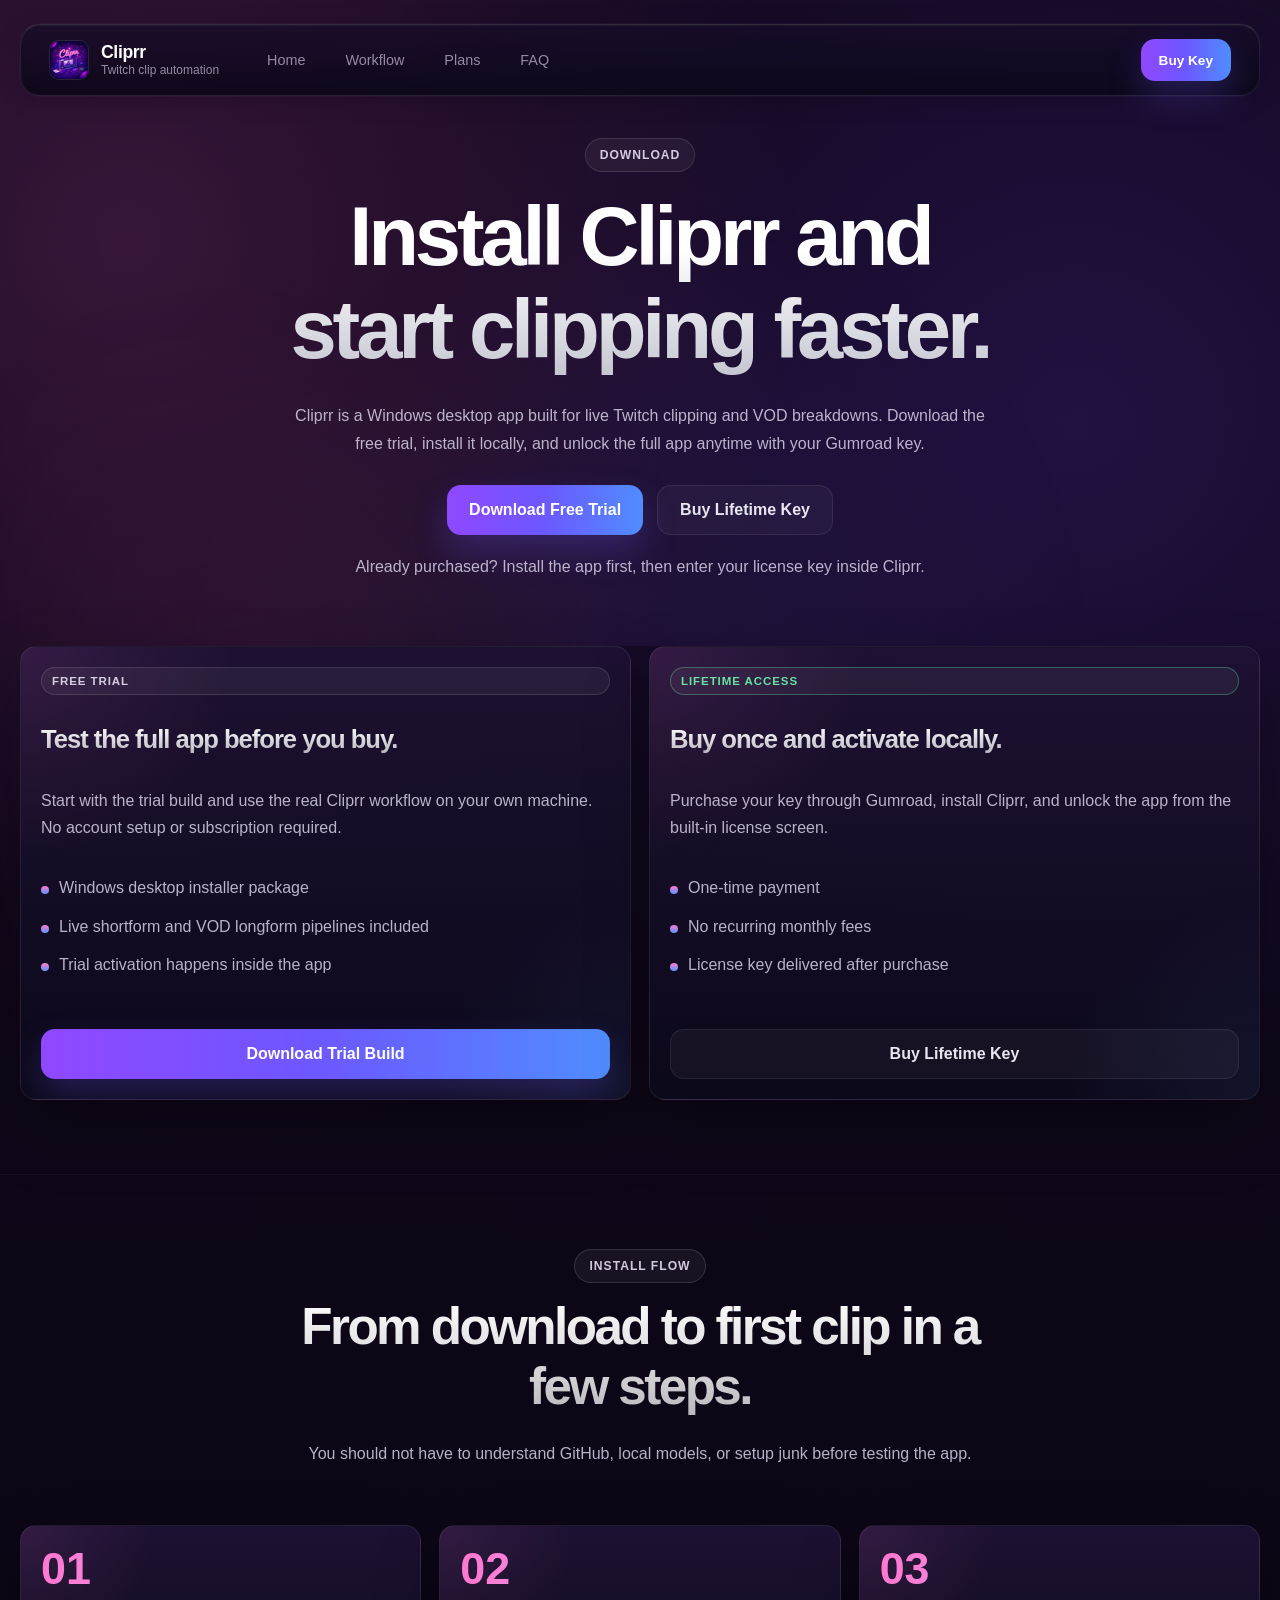
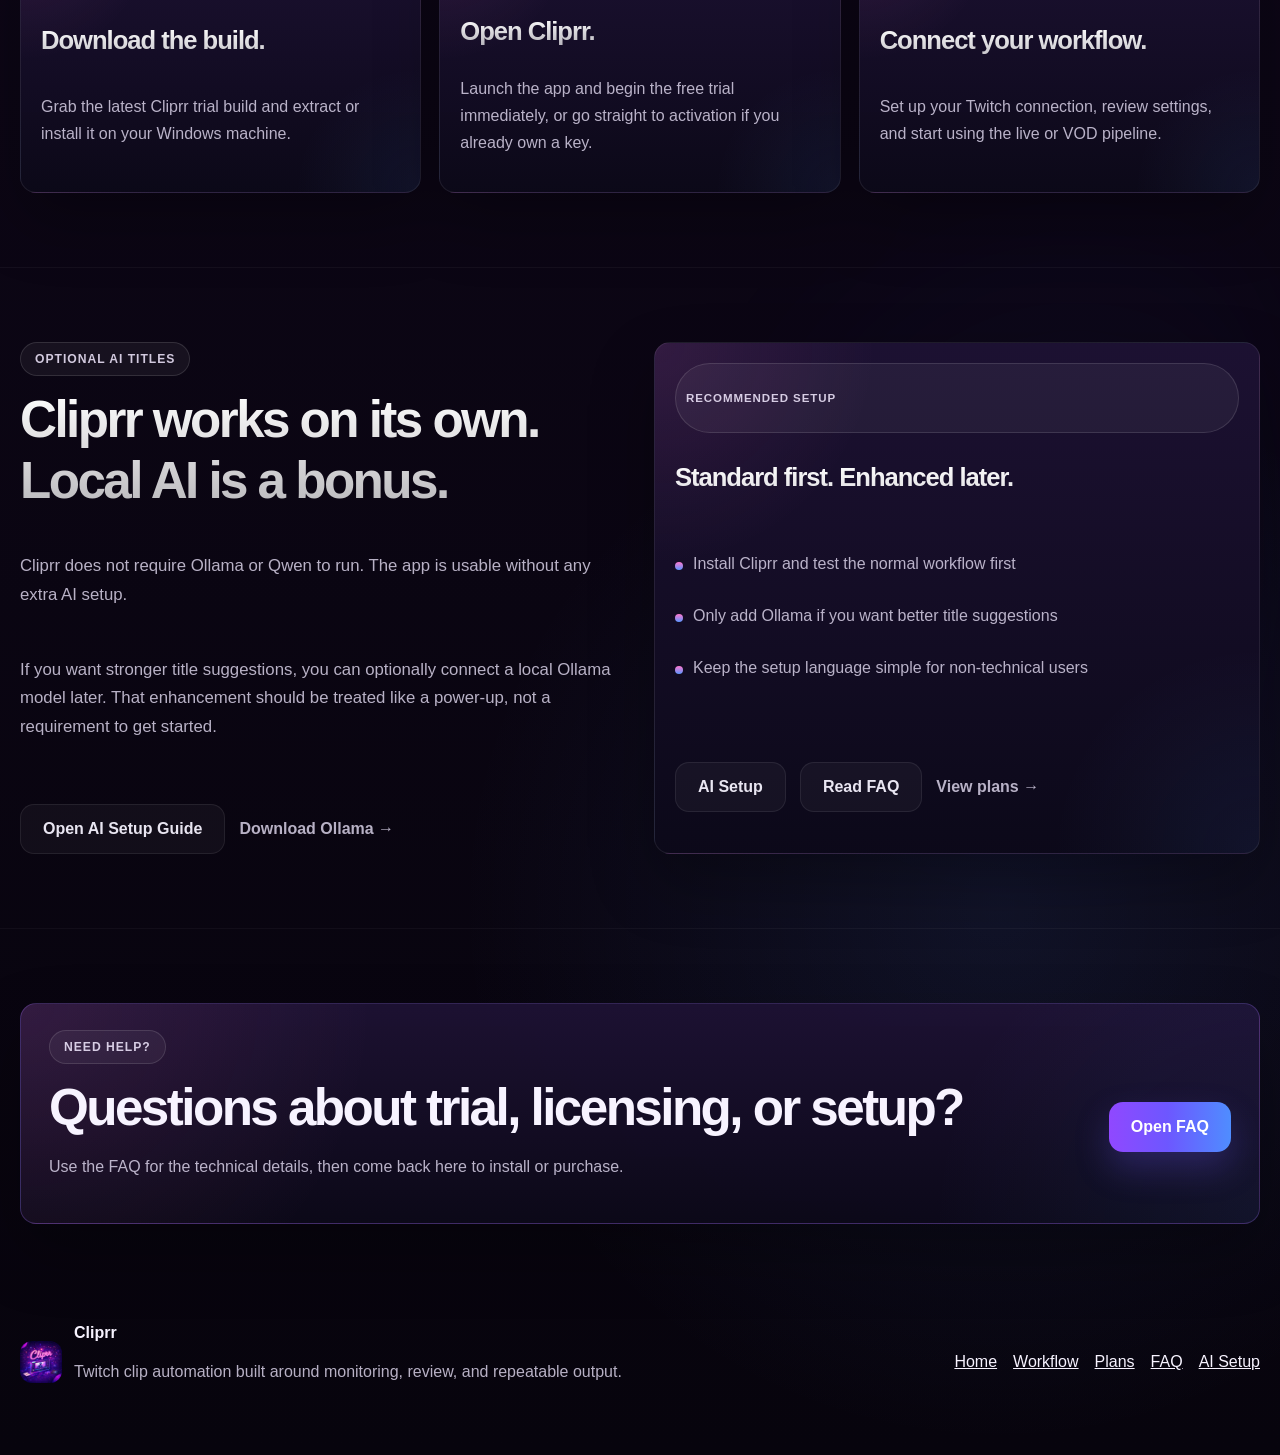
==== download.html @ cab3079d "newpagesadded" ====
<!DOCTYPE html>
<html lang="en">
  <head>
    <meta charset="UTF-8" />
    <meta name="viewport" content="width=device-width, initial-scale=1.0" />
    <meta
      name="description"
      content="Download Cliprr for Windows, start the free trial, activate your lifetime key, and optionally enable enhanced local AI title suggestions."
    />
    <title>Cliprr Website | Download</title>
    <link rel="stylesheet" href="./assets/styles/site.css" />
  </head>
  <body data-page="download">
    <div class="site-shell">
      <header class="topbar">
        <div class="container topbar-shell">
          <a class="brand-lockup" href="./index.html">
            <img src="./assets/brand/app-icon-96.jpg" alt="Cliprr app icon" width="40" height="40" />
            <div class="brand-copy">
              <strong>Cliprr</strong>
              <span>Twitch clip automation</span>
            </div>
          </a>

          <nav class="nav-row" aria-label="Primary">
            <a class="nav-link" href="./index.html">Home</a>
            <a class="nav-link" href="./workflow.html">Workflow</a>
            <a class="nav-link" href="./pricing.html">Plans</a>
            <a class="nav-link" href="./faq.html">FAQ</a>
          </nav>

          <div class="topbar-actions">
            <a class="button" href="https://jogozin.gumroad.com/l/cliprr">Buy Key</a>
            <button class="mobile-toggle" type="button" data-mobile-toggle aria-expanded="false" aria-label="Open navigation">
              <span></span><span></span><span></span>
            </button>
          </div>
        </div>
        <div class="container mobile-panel" data-mobile-panel hidden>
          <nav class="mobile-nav" aria-label="Mobile">
            <a class="mobile-link" href="./index.html">Home</a>
            <a class="mobile-link" href="./workflow.html">Workflow</a>
            <a class="mobile-link" href="./pricing.html">Plans</a>
            <a class="mobile-link" href="./faq.html">FAQ</a>
          </nav>
          <a class="button mobile-panel-cta" href="https://jogozin.gumroad.com/l/cliprr">Buy Lifetime Key</a>
        </div>
      </header>

      <main>
        <section class="page-hero download-hero">
          <div class="container hero-center-stack">
            <div class="hero-copy">
              <span class="eyebrow">Download</span>
              <h1>Install Cliprr and start clipping faster.</h1>
              <p>
                Cliprr is a Windows desktop app built for live Twitch clipping and VOD breakdowns. Download the free trial,
                install it locally, and unlock the full app anytime with your Gumroad key.
              </p>
              <div class="action-row">
                <a class="button" href="https://github.com/Jogozinn/cliprr-releases/releases/latest">Download Free Trial</a>
                <a class="button-secondary" href="https://jogozin.gumroad.com/l/cliprr">Buy Lifetime Key</a>
              </div>
              <p class="download-hero-note">
                Already purchased? Install the app first, then enter your license key inside Cliprr.
              </p>
            </div>
          </div>
        </section>

        <section class="section section-no-top">
          <div class="container download-grid">
            <article class="download-card panel">
              <span class="micro-label">Free Trial</span>
              <h3>Test the full app before you buy.</h3>
              <p class="panel-copy">
                Start with the trial build and use the real Cliprr workflow on your own machine. No account setup or subscription required.
              </p>
              <ul class="download-list">
                <li>Windows desktop installer package</li>
                <li>Live shortform and VOD longform pipelines included</li>
                <li>Trial activation happens inside the app</li>
              </ul>
              <div class="plan-actions download-actions">
                <a class="button plan-button" href="https://github.com/Jogozinn/cliprr-releases/releases/latest">Download Trial Build</a>
              </div>
            </article>

            <article class="download-card panel">
              <span class="micro-label micro-label-success">Lifetime Access</span>
              <h3>Buy once and activate locally.</h3>
              <p class="panel-copy">
                Purchase your key through Gumroad, install Cliprr, and unlock the app from the built-in license screen.
              </p>
              <ul class="download-list">
                <li>One-time payment</li>
                <li>No recurring monthly fees</li>
                <li>License key delivered after purchase</li>
              </ul>
              <div class="plan-actions download-actions">
                <a class="button-secondary plan-button" href="https://jogozin.gumroad.com/l/cliprr">Buy Lifetime Key</a>
              </div>
            </article>
          </div>
        </section>

        <section class="section">
          <div class="container">
            <div class="section-lead section-lead-centered">
              <span class="eyebrow">Install Flow</span>
              <h2>From download to first clip in a few steps.</h2>
              <p>You should not have to understand GitHub, local models, or setup junk before testing the app.</p>
            </div>

            <div class="download-steps-grid">
              <article class="step-card panel">
                <span class="gradient-line workflow-step">01</span>
                <h3>Download the build.</h3>
                <p class="panel-copy">Grab the latest Cliprr trial build and extract or install it on your Windows machine.</p>
              </article>

              <article class="step-card panel">
                <span class="gradient-line workflow-step">02</span>
                <h3>Open Cliprr.</h3>
                <p class="panel-copy">Launch the app and begin the free trial immediately, or go straight to activation if you already own a key.</p>
              </article>

              <article class="step-card panel">
                <span class="gradient-line workflow-step">03</span>
                <h3>Connect your workflow.</h3>
                <p class="panel-copy">Set up your Twitch connection, review settings, and start using the live or VOD pipeline.</p>
              </article>
            </div>
          </div>
        </section>

        <section class="section">
          <div class="container split-grid">
            <div class="page-stack">
              <div class="section-lead">
                <span class="eyebrow">Optional AI Titles</span>
                <h2>Cliprr works on its own. Local AI is a bonus.</h2>
              </div>
              <p class="section-copy section-copy-tight">
                Cliprr does not require Ollama or Qwen to run. The app is usable without any extra AI setup.
              </p>
              <p class="section-copy">
                If you want stronger title suggestions, you can optionally connect a local Ollama model later. That enhancement should be treated like a power-up, not a requirement to get started.
              </p>
              <div class="action-row">
                <a class="button-secondary" href="./setup-ai.html">Open AI Setup Guide</a>
                <a class="text-link" href="https://ollama.com/download/windows" target="_blank" rel="noopener">Download Ollama &rarr;</a>
              </div>
            </div>

            <div class="panel download-ai-panel">
              <span class="micro-label">Recommended setup</span>
              <h3>Standard first. Enhanced later.</h3>
              <div class="faq-list download-checklist">
                <div class="download-check-item">Install Cliprr and test the normal workflow first</div>
                <div class="download-check-item">Only add Ollama if you want better title suggestions</div>
                <div class="download-check-item">Keep the setup language simple for non-technical users</div>
              </div>
              <div class="action-row download-inline-actions">
                <a class="button-secondary" href="./setup-ai.html">AI Setup</a>
                <a class="button-secondary" href="./faq.html">Read FAQ</a>
                <a class="text-link" href="./pricing.html">View plans &rarr;</a>
              </div>
            </div>
          </div>
        </section>

        <section class="section">
          <div class="container">
            <section class="cta-banner">
              <div>
                <span class="eyebrow">Need help?</span>
                <h2>Questions about trial, licensing, or setup?</h2>
                <p>Use the FAQ for the technical details, then come back here to install or purchase.</p>
              </div>
              <div class="action-row">
                <a class="button" href="./faq.html">Open FAQ</a>
              </div>
            </section>
          </div>
        </section>
      </main>

      <footer class="footer">
        <div class="container footer-shell">
          <div class="footer-brand">
            <img src="./assets/brand/app-icon-96.jpg" alt="Cliprr icon" width="42" height="42" loading="lazy" decoding="async" />
            <div>
              <strong>Cliprr</strong>
              <p class="footer-note">Twitch clip automation built around monitoring, review, and repeatable output.</p>
            </div>
          </div>
          <div class="footer-links">
            <a href="./index.html">Home</a>
            <a href="./workflow.html">Workflow</a>
            <a href="./pricing.html">Plans</a>
            <a href="./faq.html">FAQ</a>
            <a href="./setup-ai.html">AI Setup</a>
          </div>
        </div>
      </footer>
    </div>

    <script src="./assets/scripts/site.js"></script>
  </body>
</html>
---- assets/styles/site.css ----
﻿:root {
  --bg-base: #08050f;
  --bg-deep: #10081d;
  --bg-panel: rgba(24, 15, 41, 0.9);
  --bg-panel-strong: rgba(32, 20, 55, 0.96);
  --text-main: #f7f3ff;
  --text-muted: rgba(227, 220, 243, 0.8);
  --text-soft: rgba(227, 220, 243, 0.62);
  --line-soft: rgba(255, 255, 255, 0.08);
  --line-strong: rgba(164, 118, 255, 0.26);
  --pink: #ff78cf;
  --violet: #8d73ff;
  --blue: #5a95ff;
  --success: #67e2a3;
  --shadow-soft: 0 18px 44px rgba(0, 0, 0, 0.2);
  --shadow-deep: 0 28px 64px rgba(0, 0, 0, 0.28);
  --radius-sm: 10px;
  --radius-md: 14px;
  --radius-lg: 16px;
  --site-width: 1400px;
  --focus-ring: 0 0 0 2px rgba(247, 243, 255, 0.24), 0 0 0 5px rgba(141, 115, 255, 0.3);
}

* {
  box-sizing: border-box;
}

html {
  scroll-behavior: smooth;
}

body {
  margin: 0;
  min-width: 320px;
  overflow-x: hidden;
  color: var(--text-main);
  font-family: "Poppins", "Segoe UI", sans-serif;
  background:
    radial-gradient(circle at 10% 8%, rgba(255, 96, 201, 0.16), transparent 22%),
    radial-gradient(circle at 84% 14%, rgba(118, 69, 255, 0.16), transparent 24%),
    radial-gradient(circle at 78% 82%, rgba(90, 149, 255, 0.1), transparent 20%),
    linear-gradient(180deg, #12081f 0%, #07040d 100%);
}

img {
  display: block;
  max-width: 100%;
  height: auto;
}

a {
  color: inherit;
}

button {
  font: inherit;
}

.site-shell {
  position: relative;
  overflow: hidden;
}

.site-shell::before {
  content: "";
  position: fixed;
  inset: 0;
  pointer-events: none;
  opacity: 0.1;
  background-image:
    linear-gradient(rgba(255, 255, 255, 0.04) 1px, transparent 1px),
    linear-gradient(90deg, rgba(255, 255, 255, 0.04) 1px, transparent 1px);
  background-size: 72px 72px;
  mask-image: radial-gradient(circle at center, black 34%, transparent 88%);
  -webkit-mask-image: radial-gradient(circle at center, black 34%, transparent 88%);
}

.site-shell::after {
  content: "";
  position: absolute;
  inset: 0;
  pointer-events: none;
  background:
    radial-gradient(circle at 18% 24%, rgba(255, 118, 205, 0.16), transparent 18%),
    radial-gradient(circle at 84% 70%, rgba(96, 122, 255, 0.12), transparent 18%);
  filter: blur(56px);
  opacity: 0.46;
  animation: pulseGlow 18s infinite alternate ease-in-out;
}

@keyframes pulseGlow {
  0% {
    opacity: 0.38;
    transform: scale(1);
  }

  100% {
    opacity: 0.56;
    transform: scale(1.03);
  }
}

@keyframes gradientShift {
  to {
    background-position: 200% center;
  }
}

.container {
  width: min(var(--site-width), calc(100% - 40px));
  margin: 0 auto;
}

.topbar {
  position: sticky;
  top: 0;
  z-index: 100;
  padding-top: 24px;
}

.topbar-shell {
  display: grid;
  grid-template-columns: auto 1fr auto;
  gap: 32px;
  align-items: center;
  padding: 14px 28px;
  background: linear-gradient(180deg, rgba(22, 14, 38, 0.78) 0%, rgba(11, 8, 23, 0.9) 100%);
  backdrop-filter: blur(14px) saturate(150%);
  -webkit-backdrop-filter: blur(14px) saturate(150%);
  border: 1px solid rgba(255, 255, 255, 0.08);
  border-top-color: rgba(255, 255, 255, 0.15);
  border-radius: 20px;
  box-shadow:
    0 4px 24px -1px rgba(0, 0, 0, 0.2),
    0 0 0 1px rgba(164, 118, 255, 0.05),
    inset 0 1px 1px rgba(255, 255, 255, 0.05);
}

.brand-lockup {
  display: flex;
  align-items: center;
  gap: 12px;
  text-decoration: none;
}

.brand-lockup img {
  width: 40px;
  height: 40px;
  border: 1px solid rgba(255, 255, 255, 0.1);
  border-radius: 10px;
  transition: transform 0.3s ease;
}

.brand-copy {
  display: flex;
  flex-direction: column;
  line-height: 1.2;
}

.brand-copy strong {
  font-size: 1.1rem;
  color: #fff;
  letter-spacing: -0.02em;
}

.brand-copy span {
  font-size: 0.75rem;
  color: var(--text-soft);
  font-weight: 500;
}

.nav-row {
  display: flex;
  align-items: center;
  gap: 8px;
}

.nav-link {
  position: relative;
  padding: 8px 16px;
  font-size: 0.9rem;
  font-weight: 500;
  color: var(--text-soft);
  text-decoration: none;
  border-radius: 12px;
  transition: color 0.2s ease, background-color 0.2s ease, box-shadow 0.2s ease;
}

.nav-link[aria-current="page"] {
  color: #fff;
  background: rgba(141, 115, 255, 0.08);
  box-shadow: inset 0 0 12px rgba(141, 115, 255, 0.05);
}

.nav-link[aria-current="page"]::after {
  content: "";
  position: absolute;
  bottom: -4px;
  left: 50%;
  transform: translateX(-50%);
  width: 4px;
  height: 4px;
  background: var(--violet);
  border-radius: 50%;
  box-shadow: 0 0 10px var(--violet);
}

.topbar-actions {
  display: flex;
  align-items: center;
  gap: 12px;
}

.topbar-actions .button {
  min-height: 42px;
  padding: 0 18px;
  font-size: 0.85rem;
}

.button,
.button-secondary,
.text-link {
  display: inline-flex;
  align-items: center;
  justify-content: center;
  min-height: 50px;
  padding: 0 22px;
  border-radius: var(--radius-md);
  font-weight: 800;
  text-decoration: none;
  transition: transform 160ms ease, border-color 160ms ease, background-color 160ms ease, box-shadow 160ms ease;
}

.button {
  color: #fff;
  background: linear-gradient(90deg, #9048ff 0%, #6d57ff 48%, #4f8dff 100%);
  box-shadow: 0 16px 34px rgba(102, 84, 231, 0.28);
}

.button-secondary {
  color: rgba(247, 243, 255, 0.94);
  border: 1px solid var(--line-soft);
  background: rgba(255, 255, 255, 0.04);
}

.text-link {
  min-height: auto;
  padding: 0;
  color: var(--text-muted);
}

.mobile-toggle {
  display: none;
  width: 44px;
  height: 44px;
  padding: 0;
  border: 1px solid var(--line-soft);
  border-radius: 12px;
  background: rgba(255, 255, 255, 0.04);
  color: #fff;
}

.mobile-toggle span {
  display: block;
  width: 16px;
  height: 2px;
  margin: 3px auto;
  background: currentColor;
  transition: transform 0.2s ease, opacity 0.2s ease;
}

.mobile-toggle[aria-expanded="true"] span:nth-child(1) {
  transform: translateY(5px) rotate(45deg);
}

.mobile-toggle[aria-expanded="true"] span:nth-child(2) {
  opacity: 0;
}

.mobile-toggle[aria-expanded="true"] span:nth-child(3) {
  transform: translateY(-5px) rotate(-45deg);
}

.mobile-panel {
  display: none;
  margin-top: 14px;
  padding: 16px;
  border: 1px solid var(--line-soft);
  border-radius: 18px;
  background: linear-gradient(180deg, rgba(16, 11, 31, 0.96), rgba(11, 8, 23, 0.98));
  box-shadow: var(--shadow-soft);
}

.mobile-panel.is-open {
  display: grid;
  gap: 14px;
}

.mobile-nav {
  display: grid;
  gap: 8px;
}

.mobile-link {
  padding: 12px 14px;
  border: 1px solid rgba(255, 255, 255, 0.08);
  border-radius: 14px;
  background: rgba(255, 255, 255, 0.03);
  text-decoration: none;
  font-weight: 700;
  color: var(--text-muted);
}

.mobile-link[aria-current="page"] {
  color: #fff;
  border-color: rgba(141, 115, 255, 0.28);
  background: rgba(141, 115, 255, 0.12);
}

.mobile-panel-cta {
  width: 100%;
}

.page-hero,
.section {
  position: relative;
  z-index: 1;
}

.page-hero {
  padding: 42px 0 66px;
}

.eyebrow,
.micro-label {
  display: inline-flex;
  align-items: center;
  min-height: 34px;
  padding: 0 14px;
  border: 1px solid rgba(255, 255, 255, 0.12);
  border-radius: 999px;
  color: rgba(242, 233, 255, 0.86);
  background: rgba(255, 255, 255, 0.05);
  font-size: 0.76rem;
  font-weight: 800;
  letter-spacing: 0.08em;
  text-transform: uppercase;
}

.micro-label {
  min-height: 28px;
  padding: 0 10px;
  font-size: 0.72rem;
}

.micro-label-success {
  border-color: rgba(103, 226, 163, 0.34);
  color: var(--success);
}

.hero-copy h1,
.section-lead h2,
.page-intro h1,
.cta-banner h2 {
  margin: 0;
  letter-spacing: -0.05em;
  font-weight: 900;
}

.hero-copy h1 {
  margin-top: 18px;
  max-width: 950px;
  margin-left: auto;
  margin-right: auto;
  font-size: clamp(3rem, 6.5vw, 5.5rem);
  line-height: 1.12;
  padding-bottom: 0.12em;
  text-wrap: balance;
  overflow-wrap: anywhere;
  background: linear-gradient(180deg, #fff 30%, #c2c2cf 100%);
  -webkit-background-clip: text;
  -webkit-text-fill-color: transparent;
  background-clip: text;
}

[data-page="home"] .hero-title-compact,
[data-page="workflow"] .hero-title-compact {
  max-width: none;
}

.hero-title-compact span {
  display: inline;
}

[data-page="workflow"] .hero-copy h1 {
  max-width: 1050px;
  font-size: clamp(3rem, 5.5vw, 5.2rem);
}

.section-lead h2,
.panel h3 {
  background: linear-gradient(180deg, #fff 0%, rgba(255, 255, 255, 0.7) 100%);
  -webkit-background-clip: text;
  -webkit-text-fill-color: transparent;
  background-clip: text;
}

.section-lead h2 {
  margin-top: 14px;
  font-size: clamp(2rem, 4vw, 3.4rem);
  line-height: 1.18;
  padding-bottom: 0.12em;
}

.page-intro h1 {
  margin-top: 14px;
  font-size: clamp(2.5rem, 4.8vw, 4.5rem);
}

.gradient-line {
  display: inline-block;
  background: linear-gradient(90deg, var(--pink), #d7a8ff 38%, var(--blue), var(--pink));
  background-size: 200% auto;
  -webkit-background-clip: text;
  color: transparent;
  animation: gradientShift 7s linear infinite;
}

.hero-copy p,
.page-intro p,
.section-lead p,
.panel-copy,
.placeholder-copy p,
.proof-copy p,
.plan-card p,
.faq-copy p,
.support-card p,
.workflow-card p,
.step-card p,
.cta-banner p,
.footer-note,
.section-copy {
  color: var(--text-muted);
  font-size: 1rem;
  line-height: 1.7;
}

.section-copy {
  font-size: 1.05rem;
}

.section-copy-tight {
  margin-bottom: 12px;
}

.action-row {
  display: flex;
  flex-wrap: wrap;
  gap: 14px;
  margin-top: 28px;
}

.hero-media-stack,
.proof-stack,
.workflow-board,
.page-stack,
.faq-grid,
.support-grid,
.video-section,
.plans-grid,
.audience-grid,
.workflow-columns {
  display: grid;
  gap: 18px;
}

.panel,
.placeholder-panel,
.cta-banner {
  position: relative;
  overflow: hidden;
  border: 1px solid var(--line-soft);
  border-radius: var(--radius-lg);
  background:
    radial-gradient(circle at 0% 0%, rgba(255, 118, 205, 0.1), transparent 28%),
    radial-gradient(circle at 100% 100%, rgba(90, 149, 255, 0.08), transparent 26%),
    linear-gradient(180deg, rgba(30, 18, 52, 0.94), rgba(12, 9, 25, 0.96));
  box-shadow: var(--shadow-deep);
  transition: border-color 0.3s ease, box-shadow 0.3s ease, transform 0.3s ease;
}

/* Card Container Styles */
.audience-card {
  position: relative;
  overflow: hidden;
  padding: 32px 24px;
  border: 1px solid var(--line-soft);
  border-radius: var(--radius-lg);
  /* Matching the panel background logic from Source 10 */
  background:
    radial-gradient(circle at 0% 0%, rgba(255, 118, 205, 0.08), transparent 28%),
    radial-gradient(circle at 100% 100%, rgba(90, 149, 255, 0.06), transparent 26%),
    linear-gradient(180deg, rgba(30, 18, 52, 0.94), rgba(12, 9, 25, 0.96));
  box-shadow: var(--shadow-soft);
  transition: transform 0.3s ease, border-color 0.3s ease, box-shadow 0.3s ease;
}

/* Card Content Styling */
.audience-card strong {
  display: block;
  margin-bottom: 12px;
  font-size: 1.2rem;
  letter-spacing: -0.02em;
  color: #fff;
}

.audience-card p {
  margin: 0;
  font-size: 0.95rem;
  line-height: 1.6;
  color: var(--text-muted); /* Consistent with other copy */
}

/* Optional Card Icon Decoration */
.card-icon {
  width: 42px;
  height: 42px;
  margin-bottom: 20px;
  border-radius: 12px;
  background: rgba(255, 255, 255, 0.04);
  border: 1px solid rgba(255, 255, 255, 0.08);
  display: flex;
  align-items: center;
  justify-content: center;
}


/* =========================
   Download page additions
   Append to site.css
   ========================= */

[data-page="download"] .hero-copy h1 {
  max-width: 860px;
}

.download-hero {
  background: radial-gradient(circle at 50% 100%, rgba(141, 115, 255, 0.08), transparent 54%);
}

.download-hero-note {
  max-width: 640px;
  margin: 18px auto 0;
  color: var(--text-soft);
  font-size: 0.95rem;
}

.download-grid,
.download-steps-grid {
  display: grid;
  gap: 18px;
}

.download-grid {
  grid-template-columns: repeat(2, minmax(0, 1fr));
}

.download-card {
  display: grid;
  gap: 18px;
  min-height: 100%;
}

.download-list {
  margin: 0;
  padding: 0;
  list-style: none;
  display: grid;
  gap: 12px;
}

.download-list li,
.download-check-item {
  position: relative;
  padding-left: 18px;
  color: var(--text-muted);
  line-height: 1.65;
}

.download-list li::before,
.download-check-item::before {
  content: "";
  position: absolute;
  left: 0;
  top: 11px;
  width: 8px;
  height: 8px;
  border-radius: 999px;
  background: linear-gradient(180deg, var(--pink), var(--blue));
}

.download-actions {
  margin-top: auto;
}

.download-steps-grid {
  grid-template-columns: repeat(3, minmax(0, 1fr));
}

.step-card {
  display: grid;
  gap: 14px;
}

.step-card .workflow-step {
  font-size: 2.8rem;
}

.download-ai-panel {
  display: grid;
  gap: 18px;
  align-self: stretch;
}

.download-checklist {
  gap: 14px;
}

.download-inline-actions {
  align-items: center;
}

@media (max-width: 1200px) {
  .download-steps-grid {
    grid-template-columns: 1fr;
  }
}

@media (max-width: 920px) {
  .download-grid {
    grid-template-columns: 1fr;
  }

  .download-hero-note {
    margin-left: 0;
    margin-right: 0;
  }
}

.ai-setup-hero {
  background: radial-gradient(circle at 50% 100%, rgba(141, 115, 255, 0.1), transparent 52%);
}

.ai-setup-note {
  margin-top: 14px;
  color: var(--text-soft);
  font-size: 0.92rem;
}

.ai-setup-sidecard,
.ai-setup-panel {
  align-self: center;
}

.ai-command-block {
  margin: 20px 0 18px;
  padding: 18px 20px;
  border: 1px solid rgba(141, 115, 255, 0.24);
  border-radius: var(--radius-md);
  background: rgba(8, 6, 18, 0.72);
  box-shadow: inset 0 0 0 1px rgba(255, 255, 255, 0.02);
  overflow-x: auto;
}

.ai-command-block code {
  display: block;
  color: #fff;
  font-size: 1rem;
  font-weight: 700;
  letter-spacing: 0.01em;
  white-space: nowrap;
}

.ai-setup-faq-grid {
  grid-template-columns: repeat(3, minmax(0, 1fr));
}

@media (max-width: 1200px) {
  .ai-setup-faq-grid {
    grid-template-columns: 1fr 1fr;
  }
}

@media (max-width: 920px) {
  .ai-setup-faq-grid {
    grid-template-columns: 1fr;
  }

  .ai-command-block code {
    white-space: pre-wrap;
    word-break: break-word;
  }
}


.icon-pulse {
  width: 10px;
  height: 10px;
  background: var(--violet);
  border-radius: 50%;
  box-shadow: 0 0 12px var(--violet);
}

/* Hover States for Desktop */
@media (hover: hover) and (pointer: fine) {
  .audience-card:hover {
    transform: translateY(-6px);
    border-color: rgba(164, 118, 255, 0.26);
    box-shadow: 0 18px 42px rgba(0, 0, 0, 0.45), 0 0 0 1px rgba(164, 118, 255, 0.12);
  }
}

.panel {
  padding: 20px;
}

.panel h3,
.plan-card h3 {
  margin: 12px 0 0;
  font-size: clamp(1.2rem, 2vw, 1.75rem);
  line-height: 1.1;
  letter-spacing: -0.04em;
}

.full-feature-stack {
  display: grid;
  gap: 24px;
  max-width: 960px;
  margin: 0 auto;
  text-align: center;
}

.full-feature-stack .section-lead {
  display: flex;
  flex-direction: column;
  align-items: center;
}

.screenshot-frame {
  overflow: hidden;
  border: 1px solid rgba(255, 255, 255, 0.12);
  border-radius: 12px;
  background: #0b0816;
  box-shadow: 0 0 0 1px rgba(164, 118, 255, 0.05), 0 12px 32px rgba(0, 0, 0, 0.32);
  transition: transform 0.35s cubic-bezier(0.16, 1, 0.3, 1), box-shadow 0.35s cubic-bezier(0.16, 1, 0.3, 1), border-color 0.35s ease;
}

.screenshot-frame img {
  display: block;
  width: 100%;
  height: auto;
}

.screenshot-frame-centered {
  align-self: center;
}

.screenshot-frame-normal-flow {
  direction: ltr;
}

.hero-center-stack {
  display: flex;
  flex-direction: column;
  align-items: center;
  text-align: center;
  gap: 42px;
  width: 100%;
  max-width: 1060px;
  margin: 0 auto;
}

.hero-center-stack > * {
  min-width: 0;
}

.hero-center-stack .hero-copy {
  width: min(100%, 720px);
  max-width: 720px;
}

.hero-center-stack .action-row {
  justify-content: center;
}

.hero-center-stack .action-row > * {
  min-width: 0;
}

.hero-center-stack .screenshot-frame {
  width: 100%;
  max-width: 100%;
  margin-top: 12px;
}

.section {
  padding: 74px 0;
}

.section + .section {
  border-top: 1px solid rgba(255, 255, 255, 0.04);
}

.section-no-top {
  padding-top: 0;
}

.split-grid,
.proof-grid,
.faq-grid,
.support-grid,
.platform-grid,
.operator-grid,
.page-intro,
.page-summary {
  display: grid;
  grid-template-columns: repeat(2, minmax(0, 1fr));
  gap: 28px;
  align-items: start;
}

.split-grid-reverse {
  direction: rtl;
}

.page-stack-normal {
  direction: ltr;
}

.showcase-grid {
  display: grid;
  grid-template-columns: 1.05fr 0.9fr 1fr;
  gap: 18px;
}

.workflow-columns {
  grid-template-columns: minmax(0, 1.14fr) repeat(2, minmax(0, 0.86fr));
}

.audience-grid {
  grid-template-columns: repeat(3, minmax(0, 1fr));
}

.section-lead-centered {
  display: flex;
  flex-direction: column;
  align-items: center;
  text-align: center;
  margin-bottom: 42px;
  max-width: 720px;
  margin-left: auto;
  margin-right: auto;
}

.workflow-lead {
  margin-bottom: 42px;
  padding-bottom: 12px;
  border-bottom: 1px solid rgba(255, 255, 255, 0.1);
}

.workflow-kicker {
  font-size: 1.5rem;
  font-weight: 800;
  letter-spacing: 0.1em;
  text-transform: uppercase;
}

.workflow-title {
  margin-top: 8px;
}

.workflow-step {
  font-size: 3.5rem;
  font-weight: 900;
  line-height: 1;
}

.plan-card {
  display: grid;
  gap: 18px;
  padding: 22px;
  border: 1px solid var(--line-soft);
  border-radius: var(--radius-lg);
  background:
    radial-gradient(circle at 0% 0%, rgba(255, 118, 205, 0.08), transparent 28%),
    linear-gradient(180deg, rgba(29, 18, 52, 0.92), rgba(12, 10, 24, 0.95));
  box-shadow: var(--shadow-soft);
  transition: border-color 0.3s ease, box-shadow 0.3s ease, transform 0.3s ease;
}

.plan-card.featured {
  border-color: var(--line-strong);
  background:
    radial-gradient(circle at 0% 0%, rgba(255, 118, 205, 0.14), transparent 28%),
    radial-gradient(circle at 100% 100%, rgba(90, 149, 255, 0.1), transparent 24%),
    linear-gradient(180deg, rgba(34, 21, 60, 0.96), rgba(14, 10, 29, 0.96));
  transform: translateY(-18px);
}

.plan-card-flat {
  transform: none;
  margin-top: 0;
}

.plans-grid-single {
  grid-template-columns: minmax(0, 480px);
  justify-content: center;
}

.plan-card-head {
  display: flex;
  justify-content: space-between;
  align-items: center;
  gap: 12px;
}

.plan-kicker {
  display: block;
  margin-top: -4px;
  color: var(--text-soft);
  font-size: 0.9rem;
  line-height: 1.5;
}

.plan-price {
  margin: 24px 0;
  padding-bottom: 24px;
  border-bottom: 1px solid rgba(255, 255, 255, 0.1);
}

.plan-price-value {
  font-size: 3.5rem;
  font-weight: 900;
  color: #fff;
}

.plan-intro {
  margin-bottom: 16px;
}

.plan-intro-title {
  display: block;
  margin-bottom: 8px;
  color: #fff;
}

.plan-list {
  margin: 0;
  padding: 0;
  list-style: none;
  display: grid;
  gap: 10px;
}

.plan-list li {
  position: relative;
  padding-left: 18px;
  color: var(--text-muted);
  line-height: 1.6;
}

.plan-list li::before {
  content: "";
  position: absolute;
  left: 0;
  top: 11px;
  width: 8px;
  height: 8px;
  border-radius: 999px;
  background: linear-gradient(180deg, var(--pink), var(--blue));
}

.plan-actions {
  margin-top: 32px;
  display: grid;
  gap: 12px;
}

.plan-button {
  width: 100%;
}

.plan-meta {
  margin-top: 16px;
  text-align: center;
  display: flex;
  flex-direction: column;
  gap: 12px;
}

.plan-meta-link {
  font-size: 0.75rem;
  opacity: 0.6;
}

.plan-meta-note {
  font-size: 0.8rem;
  color: var(--text-soft);
  opacity: 0.8;
}

.faq-list {
  display: grid;
  gap: 12px;
}

.faq-item {
  border: 1px solid var(--line-soft);
  border-radius: var(--radius-md);
  background: linear-gradient(180deg, rgba(255, 255, 255, 0.05), rgba(255, 255, 255, 0.03));
  overflow: hidden;
}

.faq-item summary {
  padding: 16px 18px;
  cursor: pointer;
  font-weight: 700;
  letter-spacing: -0.04em;
  list-style: none;
}

.faq-item summary::-webkit-details-marker {
  display: none;
}

.faq-item p {
  margin: 0;
  padding: 0 18px 18px;
}

.faq-hero {
  background: radial-gradient(circle at 50% 100%, rgba(141, 115, 255, 0.1), transparent 50%);
}

.faq-columns {
  display: grid;
  grid-template-columns: repeat(3, minmax(0, 1fr));
  gap: 24px;
  align-items: stretch;
}

.faq-column {
  padding: 24px;
  border-radius: 24px;
  margin-bottom: 24px;
}

.faq-column-pink {
  background: rgba(255, 120, 207, 0.05);
  border: 1px solid rgba(255, 120, 207, 0.2);
}

.faq-column-blue {
  background: rgba(90, 149, 255, 0.05);
  border: 1px solid rgba(90, 149, 255, 0.2);
}

.faq-column-green {
  background: rgba(103, 226, 163, 0.05);
  border: 1px solid rgba(103, 226, 163, 0.2);
}

.faq-column-kicker {
  font-size: 0.8rem;
  font-weight: 800;
  text-transform: uppercase;
  letter-spacing: 0.1em;
}

.faq-column-list {
  margin-top: 16px;
}

.faq-cta-panel {
  text-align: center;
  padding: 48px;
}

.faq-cta-title {
  margin: 16px 0;
}

.faq-cta-copy {
  max-width: 500px;
  margin: 0 auto 24px;
}

.faq-cta-actions {
  justify-content: center;
}

.cta-banner {
  display: grid;
  grid-template-columns: minmax(0, 1fr) auto;
  gap: 24px;
  align-items: center;
  padding: 26px 28px;
  border-color: var(--line-strong);
}

.cta-banner h2 {
  margin-top: 14px;
  font-size: clamp(2rem, 4vw, 3.4rem);
}

.origin-visual {
  border-radius: 24px;
  overflow: hidden;
  border: 1px solid rgba(255, 255, 255, 0.1);
  display: block;
  align-self: center;
}

.origin-visual img {
  width: 100%;
  height: auto;
  object-fit: contain;
  filter: brightness(1.08);
  transition: transform 0.35s ease;
}

.video-panel {
  padding: 0;
}

.video-frame {
  position: relative;
  aspect-ratio: 16 / 9;
  overflow: hidden;
  background: #090611;
}

.video-frame iframe,
.video-launch {
  width: 100%;
  height: 100%;
  display: block;
  border: 0;
}

.video-launch {
  position: relative;
  padding: 0;
  color: #fff;
  background: #090611;
  cursor: pointer;
}

.video-launch img {
  width: 100%;
  height: 100%;
  object-fit: cover;
  object-position: center;
}

.video-launch-overlay {
  position: absolute;
  inset: 0;
  background:
    linear-gradient(180deg, rgba(5, 4, 11, 0.12), rgba(5, 4, 11, 0.68)),
    radial-gradient(circle at 50% 44%, rgba(141, 115, 255, 0.2), transparent 28%);
}

.video-launch-play {
  position: absolute;
  top: 50%;
  left: 50%;
  width: 82px;
  height: 82px;
  border-radius: 50%;
  transform: translate(-50%, -50%);
  background: linear-gradient(135deg, rgba(144, 72, 255, 0.96), rgba(79, 141, 255, 0.96));
  box-shadow: 0 20px 44px rgba(0, 0, 0, 0.34);
}

.video-launch-play::before {
  content: "";
  position: absolute;
  top: 50%;
  left: 54%;
  transform: translate(-50%, -50%);
  border-top: 12px solid transparent;
  border-bottom: 12px solid transparent;
  border-left: 18px solid #fff;
}

.video-launch-copy {
  position: absolute;
  left: 24px;
  right: 24px;
  bottom: 24px;
  display: grid;
  gap: 4px;
  text-align: left;
}

.video-launch-copy strong {
  font-size: 1rem;
}

.video-launch-copy span {
  color: rgba(247, 243, 255, 0.82);
  line-height: 1.5;
}

.footer {
  padding: 26px 0 54px;
}

.footer-shell {
  display: flex;
  align-items: center;
  justify-content: space-between;
  gap: 18px;
}

.footer-brand {
  display: inline-flex;
  align-items: center;
  gap: 12px;
}

.footer-brand img {
  width: 42px;
  height: 42px;
  border-radius: 12px;
}

.footer-links {
  display: flex;
  flex-wrap: wrap;
  gap: 16px;
}

.button:focus-visible,
.button-secondary:focus-visible,
.text-link:focus-visible,
.nav-link:focus-visible,
.mobile-link:focus-visible,
.mobile-toggle:focus-visible,
.faq-item summary:focus-visible,
.video-launch:focus-visible {
  outline: none;
  box-shadow: var(--focus-ring);
}

@media (hover: hover) and (pointer: fine) {
  .nav-link:hover {
    color: #fff;
    background: rgba(255, 255, 255, 0.06);
  }

  .brand-lockup:hover {
    opacity: 0.8;
  }

  .brand-lockup:hover img {
    transform: rotate(-3deg) scale(1.05);
  }

  .button:hover {
    transform: translateY(-2px) scale(1.02);
    box-shadow: 0 16px 34px rgba(102, 84, 231, 0.4), 0 0 20px rgba(144, 72, 255, 0.4);
    filter: brightness(1.08);
  }

  .screenshot-frame:hover,
  .panel:hover,
  .plan-card:hover {
    transform: translateY(-4px);
    border-color: rgba(164, 118, 255, 0.26);
    box-shadow: 0 18px 42px rgba(0, 0, 0, 0.34), 0 0 0 1px rgba(164, 118, 255, 0.12);
  }

  .origin-visual:hover img {
    transform: scale(1.05);
  }

  .video-launch:hover .video-launch-play {
    transform: translate(-50%, -50%) scale(1.04);
  }
}

@media (max-width: 1200px) {
  .container {
    width: min(var(--site-width), calc(100% - 28px));
  }

  .proof-grid,
  .faq-grid,
  .support-grid,
  .platform-grid,
  .operator-grid,
  .page-intro,
  .page-summary,
  .cta-banner {
    grid-template-columns: 1fr;
  }

  .showcase-grid,
  .workflow-columns,
  .audience-grid,
  .plans-grid,
  .faq-columns {
    grid-template-columns: 1fr 1fr;
  }

  .plan-card.featured {
    transform: none;
  }
}

@media (max-width: 1024px) {
  .split-grid,
  .proof-grid {
    grid-template-columns: 1fr;
  }

  .split-grid-reverse {
    direction: ltr;
  }
}

@media (max-width: 920px) {
  .topbar-shell {
    grid-template-columns: auto auto;
    justify-content: space-between;
  }

  .nav-row,
  .topbar-actions .button,
  .topbar-actions .text-link {
    display: none;
  }

  .mobile-toggle {
    display: inline-block;
  }

  .page-hero {
    padding: 32px 0 54px;
  }

  .section {
    padding: 58px 0;
  }

  .action-row {
    justify-content: flex-start;
    gap: 12px;
  }

  .button,
  .button-secondary {
    width: 100%;
  }

  .faq-columns,
  .showcase-grid,
  .workflow-columns,
  .audience-grid,
  .plans-grid {
    grid-template-columns: 1fr;
  }

  .footer-shell {
    flex-direction: column;
    align-items: flex-start;
  }

  .cta-banner {
    grid-template-columns: 1fr;
  }
}

@media (max-width: 640px) {
  .container {
    width: calc(100% - 18px);
  }

  .topbar {
    padding-top: 12px;
  }

  .topbar-shell,
  .mobile-panel,
  .panel,
  .plan-card,
  .cta-banner,
  .faq-column,
  .faq-cta-panel {
    padding: 16px;
  }

  .hero-copy h1 {
    max-width: 100%;
    font-size: clamp(2.4rem, 10.8vw, 3.5rem);
    line-height: 1.04;
    text-wrap: pretty;
  }

  .hero-copy p {
    font-size: 0.97rem;
    line-height: 1.65;
  }

  [data-page="home"] .hero-copy h1 {
    max-width: 9.2ch;
  }

  .section-lead h2,
  .cta-banner h2,
  .page-intro h1 {
    font-size: clamp(1.8rem, 9vw, 2.8rem);
  }

  .video-launch-play {
    width: 70px;
    height: 70px;
  }

  .video-launch-copy {
    left: 16px;
    right: 16px;
    bottom: 16px;
  }

  .plan-card-head {
    align-items: flex-start;
    flex-direction: column;
  }

  .section + .section {
    border-top-color: rgba(255, 255, 255, 0.035);
  }
}

@media (max-width: 430px) {
  .page-hero {
    padding: 28px 0 46px;
  }

  .section {
    padding: 48px 0;
  }

  .hero-center-stack .hero-copy {
    padding-inline: 8px;
  }

  .hero-center-stack .screenshot-frame {
    width: calc(100% - 8px);
  }

  .hero-title-compact span {
    display: block;
  }

  .hero-copy h1 {
    font-size: clamp(1.96rem, 8.8vw, 2.5rem);
  }

  [data-page="home"] .hero-copy h1 {
    max-width: 100%;
    font-size: clamp(1.84rem, 8.1vw, 2.28rem);
    line-height: 0.98;
    letter-spacing: -0.04em;
  }

  [data-page="workflow"] .hero-copy h1 {
    max-width: 100%;
    font-size: clamp(1.8rem, 7.9vw, 2.16rem);
    line-height: 1;
  }

  [data-page="pricing"] .hero-copy h1,
  [data-page="faq"] .hero-copy h1 {
    max-width: 100%;
    font-size: clamp(1.76rem, 7.7vw, 2.08rem);
    line-height: 1.02;
  }

  .hero-center-stack {
    gap: 28px;
  }

  .plan-price-value,
  .workflow-step {
    font-size: 3rem;
  }

  .action-row {
    gap: 10px;
    margin-top: 22px;
  }

  .button,
  .button-secondary {
    min-height: 48px;
  }

  .hero-copy p {
    font-size: 0.94rem;
    line-height: 1.6;
  }
}

@media (max-width: 375px) {
  [data-page="home"] .hero-copy h1 {
    font-size: clamp(1.72rem, 7.8vw, 1.98rem);
  }

  [data-page="workflow"] .hero-copy h1 {
    font-size: 1.82rem;
  }

  [data-page="pricing"] .hero-copy h1,
  [data-page="faq"] .hero-copy h1 {
    font-size: 1.72rem;
  }

  .topbar-shell {
    padding: 12px 14px;
  }

  .section {
    padding: 44px 0;
  }
}

@media (max-width: 320px) {
  .hero-center-stack .hero-copy {
    padding-inline: 6px;
  }

  [data-page="home"] .hero-copy h1 {
    font-size: 1.5rem;
  }

  [data-page="workflow"] .hero-copy h1 {
    font-size: 1.68rem;
  }

  [data-page="pricing"] .hero-copy h1,
  [data-page="faq"] .hero-copy h1 {
    font-size: 1.54rem;
  }

  .brand-copy span {
    font-size: 0.68rem;
  }

  .button,
  .button-secondary {
    min-height: 46px;
    padding-inline: 16px;
  }
}

@media (prefers-reduced-motion: reduce) {
  html {
    scroll-behavior: auto;
  }

  *,
  *::before,
  *::after {
    animation-duration: 0.01ms !important;
    animation-iteration-count: 1 !important;
    transition-duration: 0.01ms !important;
    scroll-behavior: auto !important;
  }

  .site-shell::after,
  .gradient-line {
    animation: none;
  }
}
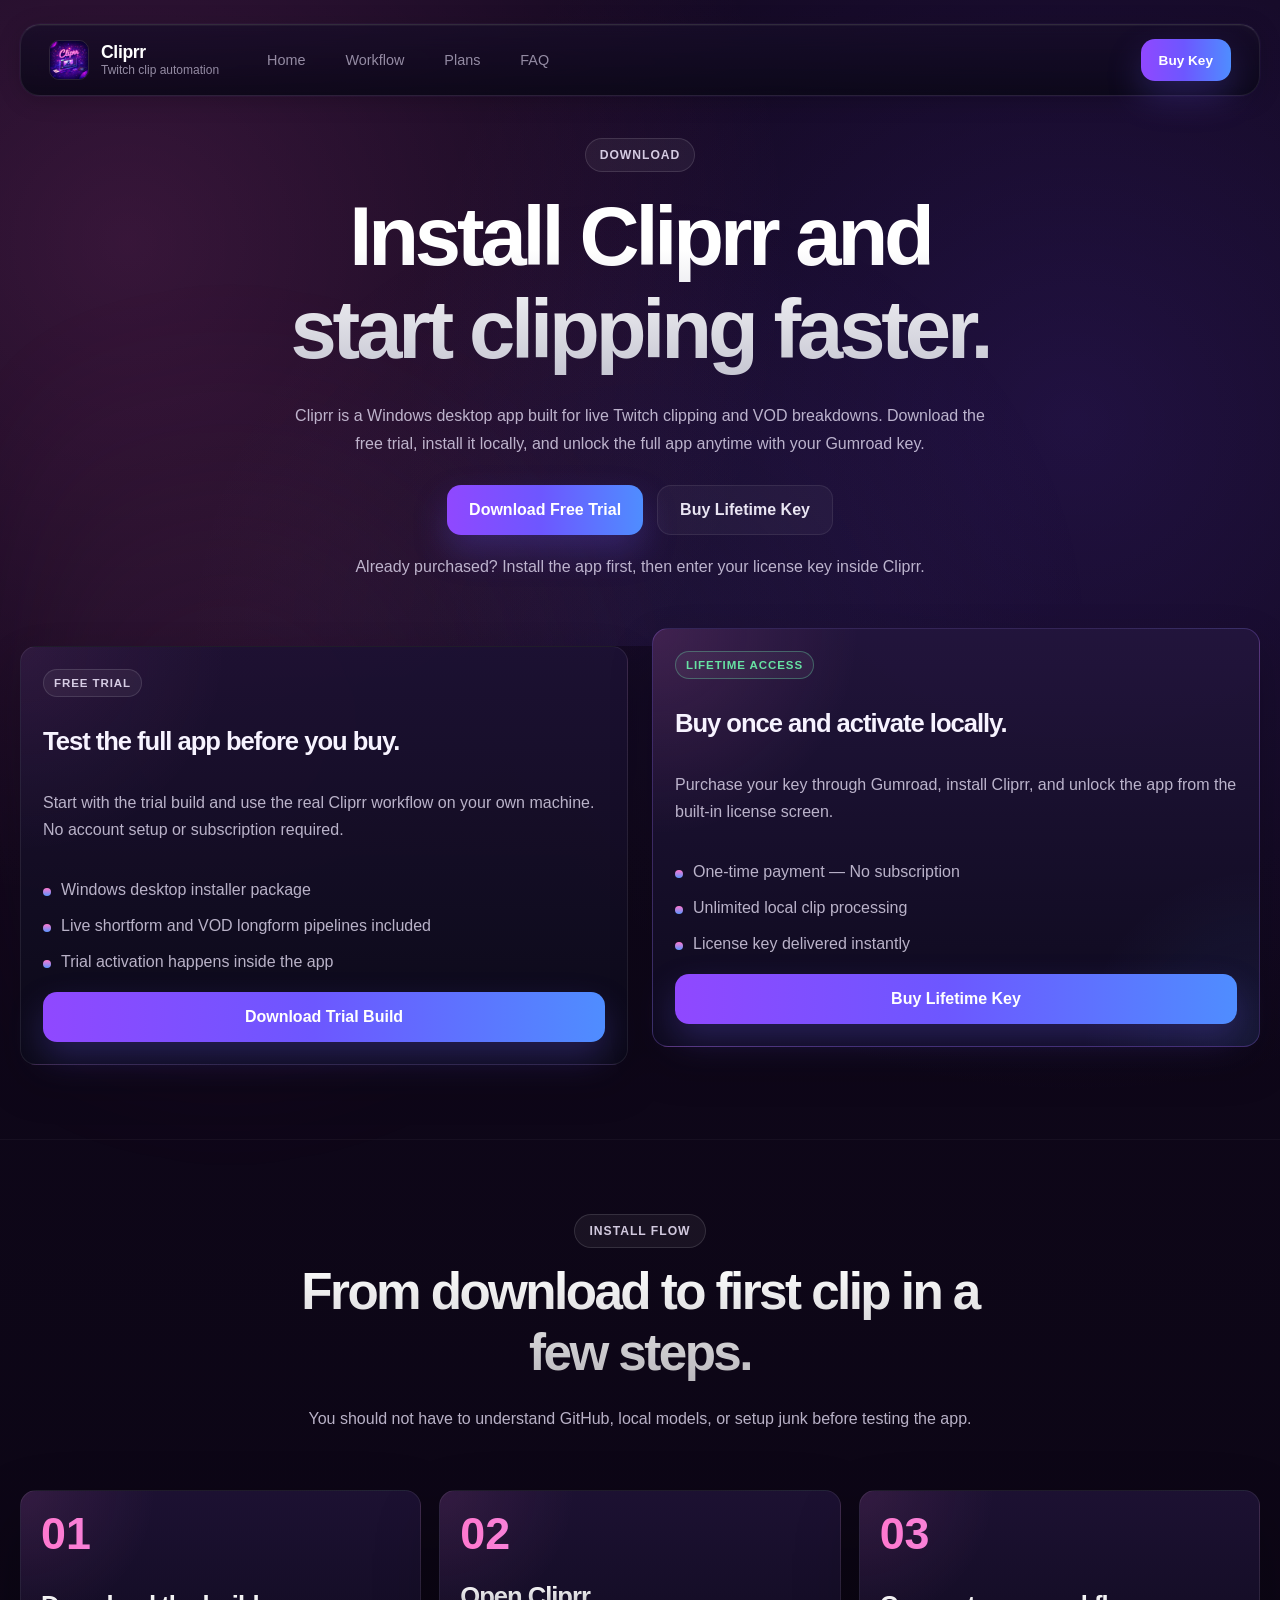
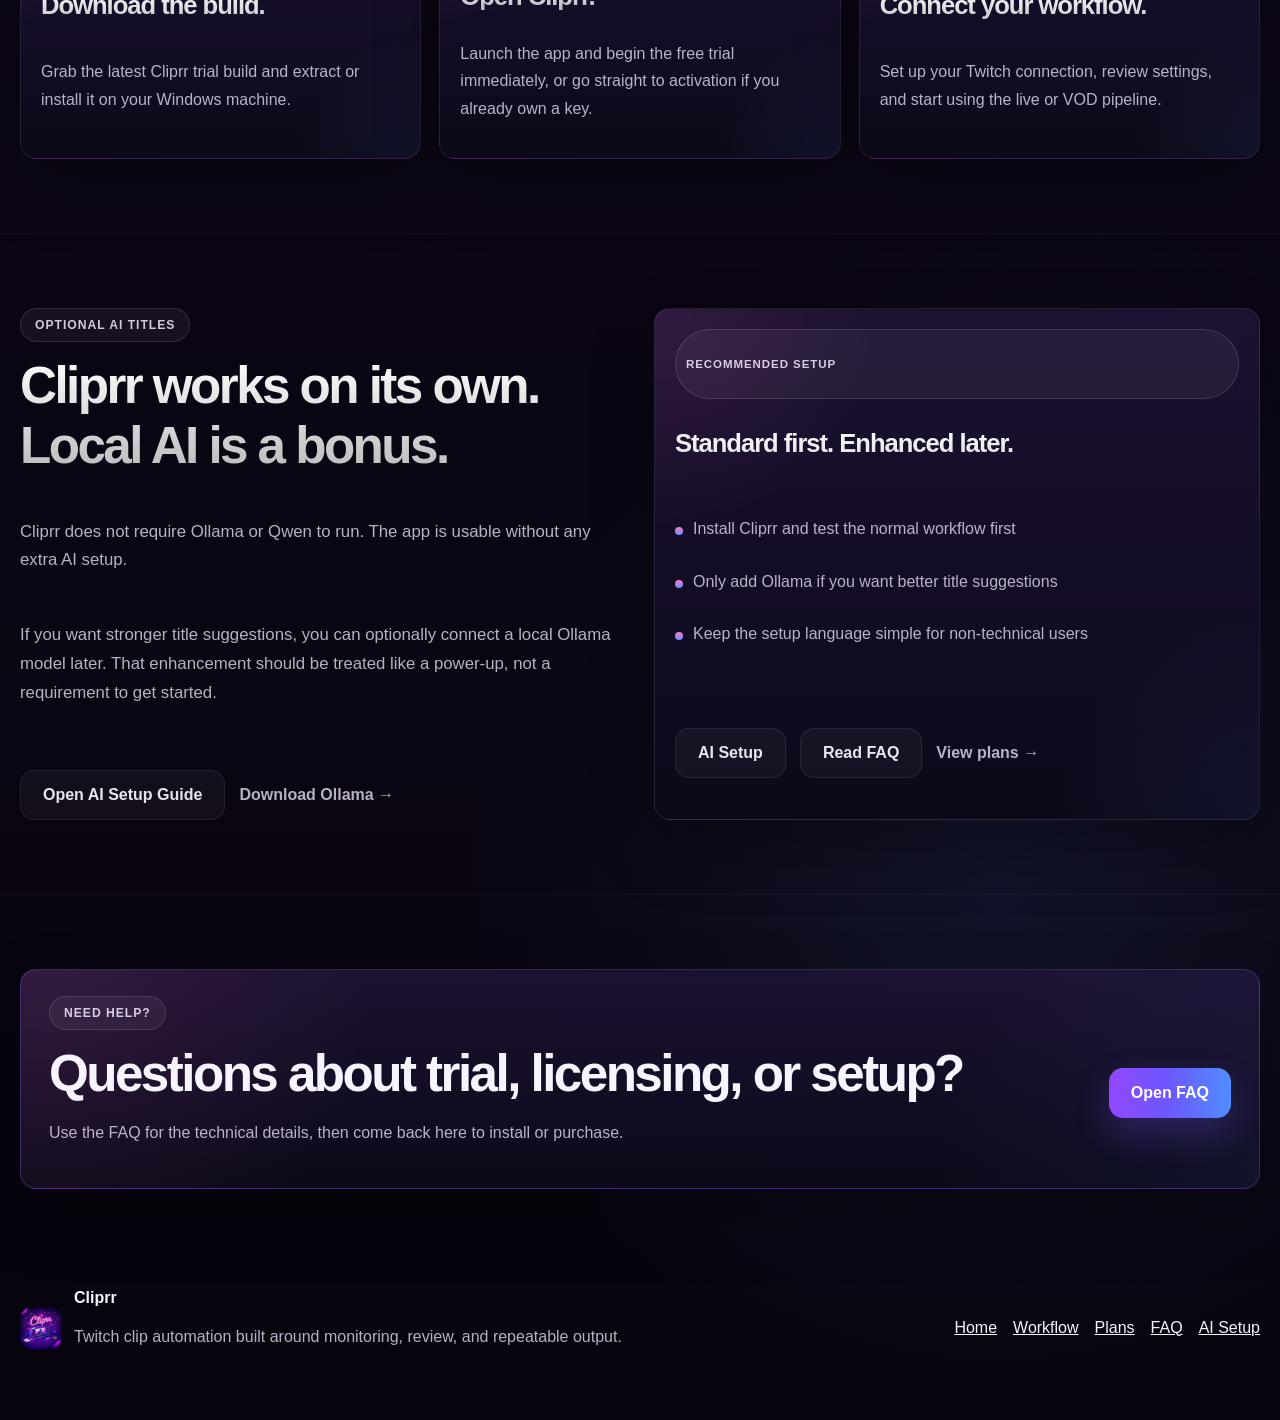
==== commit 81790c9e: "bugs" ====
--- a/download.html
+++ b/download.html
@@ -68,41 +68,56 @@
           </div>
         </section>
 
-        <section class="section section-no-top">
-          <div class="container download-grid">
-            <article class="download-card panel">
-              <span class="micro-label">Free Trial</span>
-              <h3>Test the full app before you buy.</h3>
-              <p class="panel-copy">
-                Start with the trial build and use the real Cliprr workflow on your own machine. No account setup or subscription required.
-              </p>
-              <ul class="download-list">
-                <li>Windows desktop installer package</li>
-                <li>Live shortform and VOD longform pipelines included</li>
-                <li>Trial activation happens inside the app</li>
-              </ul>
-              <div class="plan-actions download-actions">
-                <a class="button plan-button" href="https://github.com/Jogozinn/cliprr-releases/releases/latest">Download Trial Build</a>
-              </div>
-            </article>
-
-            <article class="download-card panel">
-              <span class="micro-label micro-label-success">Lifetime Access</span>
-              <h3>Buy once and activate locally.</h3>
-              <p class="panel-copy">
-                Purchase your key through Gumroad, install Cliprr, and unlock the app from the built-in license screen.
-              </p>
-              <ul class="download-list">
-                <li>One-time payment</li>
-                <li>No recurring monthly fees</li>
-                <li>License key delivered after purchase</li>
-              </ul>
-              <div class="plan-actions download-actions">
-                <a class="button-secondary plan-button" href="https://jogozin.gumroad.com/l/cliprr">Buy Lifetime Key</a>
-              </div>
-            </article>
-          </div>
-        </section>
+  <section class="section section-no-top">
+  <div class="container download-grid">
+    
+    <!-- FREE TRIAL CARD -->
+    <article class="plan-card download-card">
+      <div class="plan-card-head">
+        <span class="micro-label">Free Trial</span>
+      </div>
+      <h3>Test the full app before you buy.</h3>
+      <p class="panel-copy">
+        Start with the trial build and use the real Cliprr workflow on your own machine. No account setup or subscription required.
+      </p>
+      <ul class="plan-list">
+        <li>Windows desktop installer package</li>
+        <li>Live shortform and VOD longform pipelines included</li>
+        <li>Trial activation happens inside the app</li>
+      </ul>
+      <div class="plan-actions">
+        <a class="button" 
+   href="https://github.com/Jogozinn/cliprr-releases/releases/latest/download/Cliprr.1.0.0.exe" 
+   download>
+   Download Trial Build
+</a>
+      </div>
+    </article>
+
+    <!-- LIFETIME ACCESS CARD -->
+    <!-- Add 'plan-card-flat' here if you want it level with the Trial card -->
+    <article class="plan-card featured download-card ">
+      <div class="plan-card-head">
+        <span class="micro-label micro-label-success">Lifetime Access</span>
+      </div>
+      <h3>Buy once and activate locally.</h3>
+      <p class="panel-copy">
+        Purchase your key through Gumroad, install Cliprr, and unlock the app from the built-in license screen.
+      </p>
+      <ul class="plan-list">
+        <li>One-time payment — No subscription</li>
+        <li>Unlimited local clip processing</li>
+        <li>License key delivered instantly</li>
+      </ul>
+      <div class="plan-actions">
+        <a class="button" href="https://jogozinn.gumroad.com/l/cliprr">
+  Buy Lifetime Key
+</a>
+      </div>
+    </article>
+    
+  </div>
+</section>
 
         <section class="section">
           <div class="container">
--- a/assets/styles/site.css
+++ b/assets/styles/site.css
@@ -647,6 +647,30 @@
   }
 }
 
+/* Fix for the side-by-side cards on Download page */
+.download-grid {
+  grid-template-columns: repeat(2, minmax(0, 1fr)); /* Force side-by-side */
+  align-items: stretch; /* Ensures cards are same height */
+  gap: 24px;
+}
+
+/* Ensure the card internal structure pushes the button to the bottom */
+.download-card {
+  display: flex;
+  flex-direction: column;
+}
+
+.download-card .plan-actions {
+  margin-top: auto; /* Pushes the button to the bottom regardless of text length */
+}
+
+/* Fix for the logo underline in the topbar */
+.brand-lockup {
+  text-decoration: none !important;
+}
+
+
+
 .ai-setup-hero {
   background: radial-gradient(circle at 50% 100%, rgba(141, 115, 255, 0.1), transparent 52%);
 }
@@ -702,6 +726,18 @@
   }
 }
 
+.ai-setup-panel {
+  align-self: center;
+  direction: ltr; 
+  display: flex;
+  flex-direction: column;
+  align-items: flex-start; /* This stops the bubble from stretching! */
+  gap: 12px; 
+}
+/* 3. Reset the heading margin since we are using 'gap' now */
+.ai-setup-panel h3 {
+  margin-top: 6px; 
+}
 
 .icon-pulse {
   width: 10px;
@@ -908,8 +944,8 @@
 }
 
 .plan-card-flat {
-  transform: none;
-  margin-top: 0;
+  transform: none !important;
+  margin-top: 0 !important;
 }
 
 .plans-grid-single {
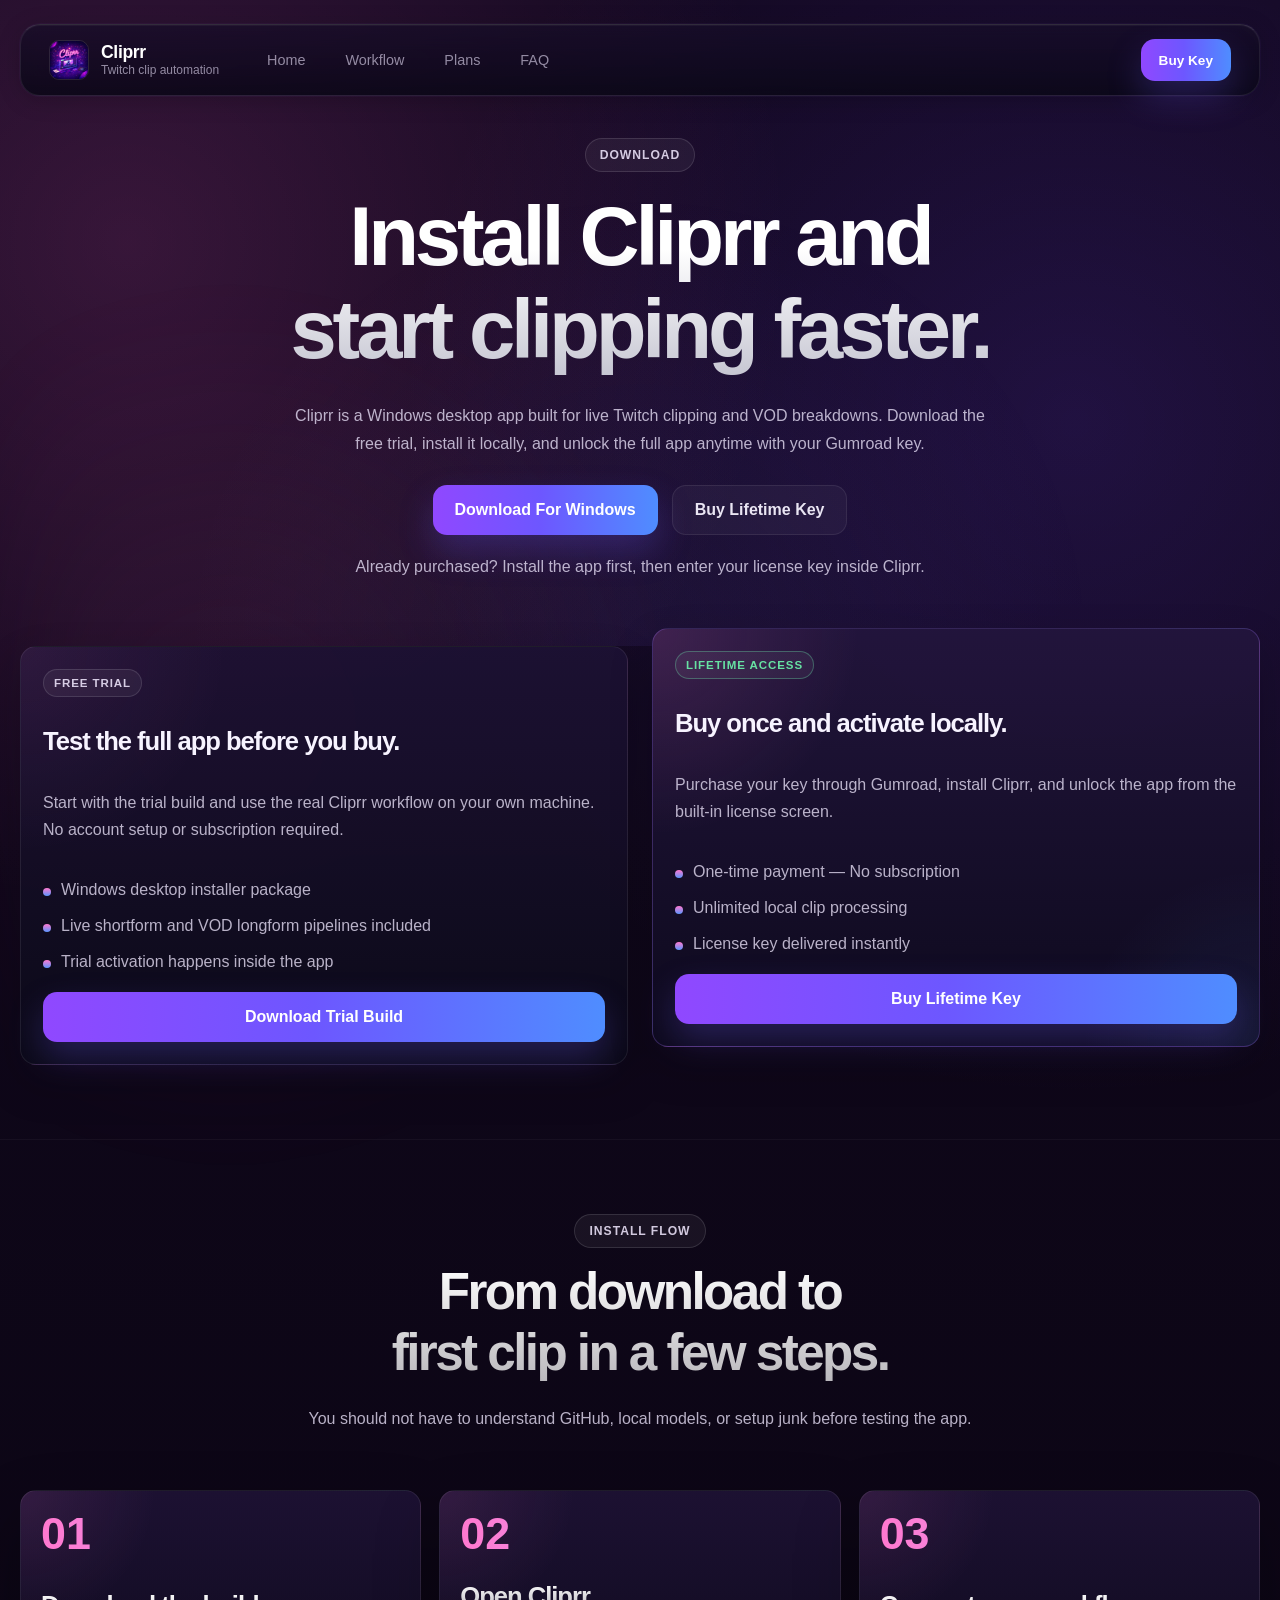
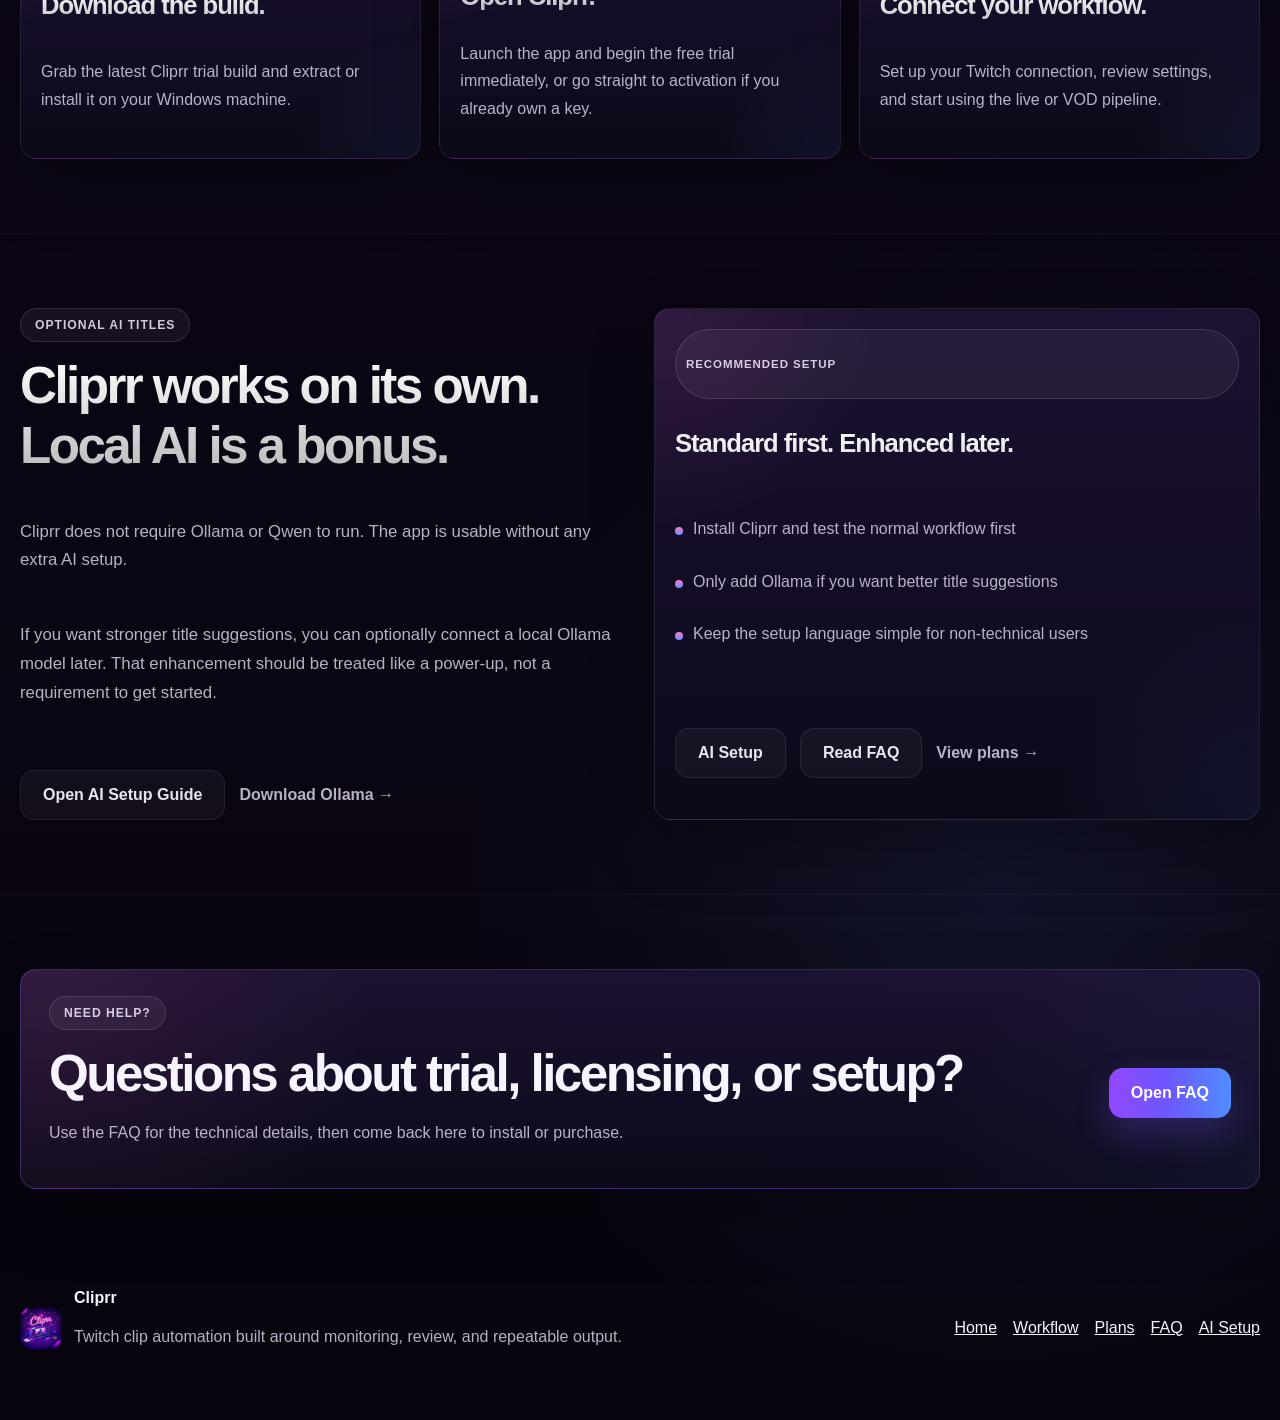
==== commit 569ea8a0: "prerel" ====
--- a/download.html
+++ b/download.html
@@ -58,7 +58,7 @@
                 install it locally, and unlock the full app anytime with your Gumroad key.
               </p>
               <div class="action-row">
-                <a class="button" href="https://github.com/Jogozinn/cliprr-releases/releases/latest">Download Free Trial</a>
+                <a class="button" href="https://github.com/jogozinn/cliprr-releases/releases/latest/download/Cliprr.1.0.0.exe">Download For Windows</a>
                 <a class="button-secondary" href="https://jogozin.gumroad.com/l/cliprr">Buy Lifetime Key</a>
               </div>
               <p class="download-hero-note">
@@ -87,7 +87,7 @@
       </ul>
       <div class="plan-actions">
         <a class="button" 
-   href="https://github.com/Jogozinn/cliprr-releases/releases/latest/download/Cliprr.1.0.0.exe" 
+   href="https://github.com/jogozinn/cliprr-releases/releases/latest/download/Cliprr.1.0.0.exe" 
    download>
    Download Trial Build
 </a>
@@ -110,7 +110,7 @@
         <li>License key delivered instantly</li>
       </ul>
       <div class="plan-actions">
-        <a class="button" href="https://jogozinn.gumroad.com/l/cliprr">
+        <a class="button" href="https://jogozin.gumroad.com/l/cliprr">
   Buy Lifetime Key
 </a>
       </div>
--- a/assets/styles/site.css
+++ b/assets/styles/site.css
@@ -27,6 +27,7 @@
 
 html {
   scroll-behavior: smooth;
+  max-width: 100%;
 }
 
 body {
@@ -40,12 +41,18 @@
     radial-gradient(circle at 84% 14%, rgba(118, 69, 255, 0.16), transparent 24%),
     radial-gradient(circle at 78% 82%, rgba(90, 149, 255, 0.1), transparent 20%),
     linear-gradient(180deg, #12081f 0%, #07040d 100%);
+  max-width: 100%;
 }
 
 img {
   display: block;
   max-width: 100%;
   height: auto;
+}
+
+iframe {
+  display: block;
+  max-width: 100%;
 }
 
 a {
@@ -140,6 +147,8 @@
   display: flex;
   align-items: center;
   gap: 12px;
+  min-width: 0;
+  max-width: 100%;
   text-decoration: none;
 }
 
@@ -154,6 +163,7 @@
 .brand-copy {
   display: flex;
   flex-direction: column;
+  min-width: 0;
   line-height: 1.2;
 }
 
@@ -410,6 +420,8 @@
   font-size: clamp(2rem, 4vw, 3.4rem);
   line-height: 1.18;
   padding-bottom: 0.12em;
+  text-wrap: balance;
+  overflow-wrap: anywhere;
 }
 
 .page-intro h1 {
@@ -443,10 +455,19 @@
   color: var(--text-muted);
   font-size: 1rem;
   line-height: 1.7;
+  overflow-wrap: anywhere;
 }
 
 .section-copy {
   font-size: 1.05rem;
+}
+
+.plan-list li,
+.download-list li,
+.download-check-item,
+.faq-item p,
+.faq-item summary {
+  overflow-wrap: anywhere;
 }
 
 .section-copy-tight {
@@ -458,6 +479,10 @@
   flex-wrap: wrap;
   gap: 14px;
   margin-top: 28px;
+}
+
+.action-row > * {
+  min-width: 0;
 }
 
 .hero-media-stack,
@@ -487,6 +512,28 @@
     linear-gradient(180deg, rgba(30, 18, 52, 0.94), rgba(12, 9, 25, 0.96));
   box-shadow: var(--shadow-deep);
   transition: border-color 0.3s ease, box-shadow 0.3s ease, transform 0.3s ease;
+}
+
+.topbar-shell > *,
+.footer-shell > *,
+.split-grid > *,
+.proof-grid > *,
+.faq-grid > *,
+.support-grid > *,
+.platform-grid > *,
+.operator-grid > *,
+.page-intro > *,
+.page-summary > *,
+.showcase-grid > *,
+.workflow-columns > *,
+.audience-grid > *,
+.plans-grid > *,
+.faq-columns > *,
+.download-grid > *,
+.download-steps-grid > *,
+.hero-center-stack > *,
+.cta-banner > * {
+  min-width: 0;
 }
 
 /* Card Container Styles */
@@ -1063,6 +1110,7 @@
   font-weight: 700;
   letter-spacing: -0.04em;
   list-style: none;
+  line-height: 1.45;
 }
 
 .faq-item summary::-webkit-details-marker {
@@ -1357,6 +1405,23 @@
 }
 
 @media (max-width: 1024px) {
+  .topbar-shell {
+    gap: 18px;
+    padding: 12px 20px;
+  }
+
+  .nav-row {
+    gap: 4px;
+  }
+
+  .nav-link {
+    padding-inline: 12px;
+  }
+
+  .topbar-actions .button {
+    padding-inline: 14px;
+  }
+
   .split-grid,
   .proof-grid {
     grid-template-columns: 1fr;
@@ -1370,6 +1435,7 @@
 @media (max-width: 920px) {
   .topbar-shell {
     grid-template-columns: auto auto;
+    gap: 12px;
     justify-content: space-between;
   }
 
@@ -1401,11 +1467,16 @@
     width: 100%;
   }
 
+  .action-row .text-link {
+    min-height: 44px;
+  }
+
   .faq-columns,
   .showcase-grid,
   .workflow-columns,
   .audience-grid,
-  .plans-grid {
+  .plans-grid,
+  .download-grid {
     grid-template-columns: 1fr;
   }
 
@@ -1438,11 +1509,44 @@
     padding: 16px;
   }
 
+  .topbar-shell {
+    gap: 10px;
+  }
+
+  .brand-lockup {
+    gap: 10px;
+  }
+
+  .brand-copy strong {
+    font-size: 1rem;
+  }
+
   .hero-copy h1 {
-    max-width: 100%;
-    font-size: clamp(2.4rem, 10.8vw, 3.5rem);
+    max-width: 12ch;
+    margin-left: auto;
+    margin-right: auto;
+    font-size: clamp(2rem, 8.2vw, 3rem);
     line-height: 1.04;
     text-wrap: pretty;
+  }
+
+  [data-page="home"] .hero-copy h1 {
+    max-width: 9.6ch;
+    font-size: clamp(1.8rem, 6.9vw, 2.36rem);
+  }
+
+  [data-page="workflow"] .hero-copy h1 {
+    max-width: 10.5ch;
+    font-size: clamp(1.68rem, 6.4vw, 2.14rem);
+  }
+
+  [data-page="pricing"] .hero-copy h1,
+  [data-page="faq"] .hero-copy h1,
+  [data-page="download"] .hero-copy h1,
+  [data-page="ai-setup"] .hero-copy h1 {
+    max-width: 11ch;
+    font-size: clamp(1.56rem, 5.9vw, 2rem);
+    line-height: 1.06;
   }
 
   .hero-copy p {
@@ -1450,14 +1554,11 @@
     line-height: 1.65;
   }
 
-  [data-page="home"] .hero-copy h1 {
-    max-width: 9.2ch;
-  }
-
   .section-lead h2,
   .cta-banner h2,
   .page-intro h1 {
-    font-size: clamp(1.8rem, 9vw, 2.8rem);
+    max-width: 12ch;
+    font-size: clamp(1.56rem, 6.4vw, 2.2rem);
   }
 
   .video-launch-play {
@@ -1476,6 +1577,12 @@
     flex-direction: column;
   }
 
+  .footer-links a {
+    display: inline-flex;
+    align-items: center;
+    min-height: 44px;
+  }
+
   .section + .section {
     border-top-color: rgba(255, 255, 255, 0.035);
   }
@@ -1502,28 +1609,37 @@
     display: block;
   }
 
+  [data-page="home"] .hero-title-compact span {
+    display: inline;
+  }
+
   .hero-copy h1 {
-    font-size: clamp(1.96rem, 8.8vw, 2.5rem);
+    max-width: 12ch;
+    margin-left: auto;
+    margin-right: auto;
+    font-size: clamp(1.72rem, 7.7vw, 2.16rem);
   }
 
   [data-page="home"] .hero-copy h1 {
-    max-width: 100%;
-    font-size: clamp(1.84rem, 8.1vw, 2.28rem);
-    line-height: 0.98;
+    max-width: 13ch;
+    font-size: clamp(1.56rem, 6.8vw, 1.9rem);
+    line-height: 1.01;
     letter-spacing: -0.04em;
   }
 
   [data-page="workflow"] .hero-copy h1 {
-    max-width: 100%;
-    font-size: clamp(1.8rem, 7.9vw, 2.16rem);
-    line-height: 1;
+    max-width: 10.5ch;
+    font-size: clamp(1.4rem, 6.2vw, 1.68rem);
+    line-height: 1.03;
   }
 
   [data-page="pricing"] .hero-copy h1,
-  [data-page="faq"] .hero-copy h1 {
-    max-width: 100%;
-    font-size: clamp(1.76rem, 7.7vw, 2.08rem);
-    line-height: 1.02;
+  [data-page="faq"] .hero-copy h1,
+  [data-page="download"] .hero-copy h1,
+  [data-page="ai-setup"] .hero-copy h1 {
+    max-width: 11ch;
+    font-size: clamp(1.28rem, 5.7vw, 1.5rem);
+    line-height: 1.05;
   }
 
   .hero-center-stack {
@@ -1549,20 +1665,30 @@
     font-size: 0.94rem;
     line-height: 1.6;
   }
+
+  .section-lead h2,
+  .cta-banner h2,
+  .page-intro h1 {
+    max-width: 12ch;
+    font-size: clamp(1.36rem, 6.1vw, 1.72rem);
+    line-height: 1.1;
+  }
 }
 
 @media (max-width: 375px) {
   [data-page="home"] .hero-copy h1 {
-    font-size: clamp(1.72rem, 7.8vw, 1.98rem);
+    font-size: clamp(1.48rem, 6.9vw, 1.82rem);
   }
 
   [data-page="workflow"] .hero-copy h1 {
-    font-size: 1.82rem;
+    font-size: 1.48rem;
   }
 
   [data-page="pricing"] .hero-copy h1,
-  [data-page="faq"] .hero-copy h1 {
-    font-size: 1.72rem;
+  [data-page="faq"] .hero-copy h1,
+  [data-page="download"] .hero-copy h1,
+  [data-page="ai-setup"] .hero-copy h1 {
+    font-size: 1.28rem;
   }
 
   .topbar-shell {
@@ -1580,16 +1706,18 @@
   }
 
   [data-page="home"] .hero-copy h1 {
-    font-size: 1.5rem;
+    font-size: 1.38rem;
   }
 
   [data-page="workflow"] .hero-copy h1 {
-    font-size: 1.68rem;
+    font-size: 1.34rem;
   }
 
   [data-page="pricing"] .hero-copy h1,
-  [data-page="faq"] .hero-copy h1 {
-    font-size: 1.54rem;
+  [data-page="faq"] .hero-copy h1,
+  [data-page="download"] .hero-copy h1,
+  [data-page="ai-setup"] .hero-copy h1 {
+    font-size: 1.2rem;
   }
 
   .brand-copy span {
